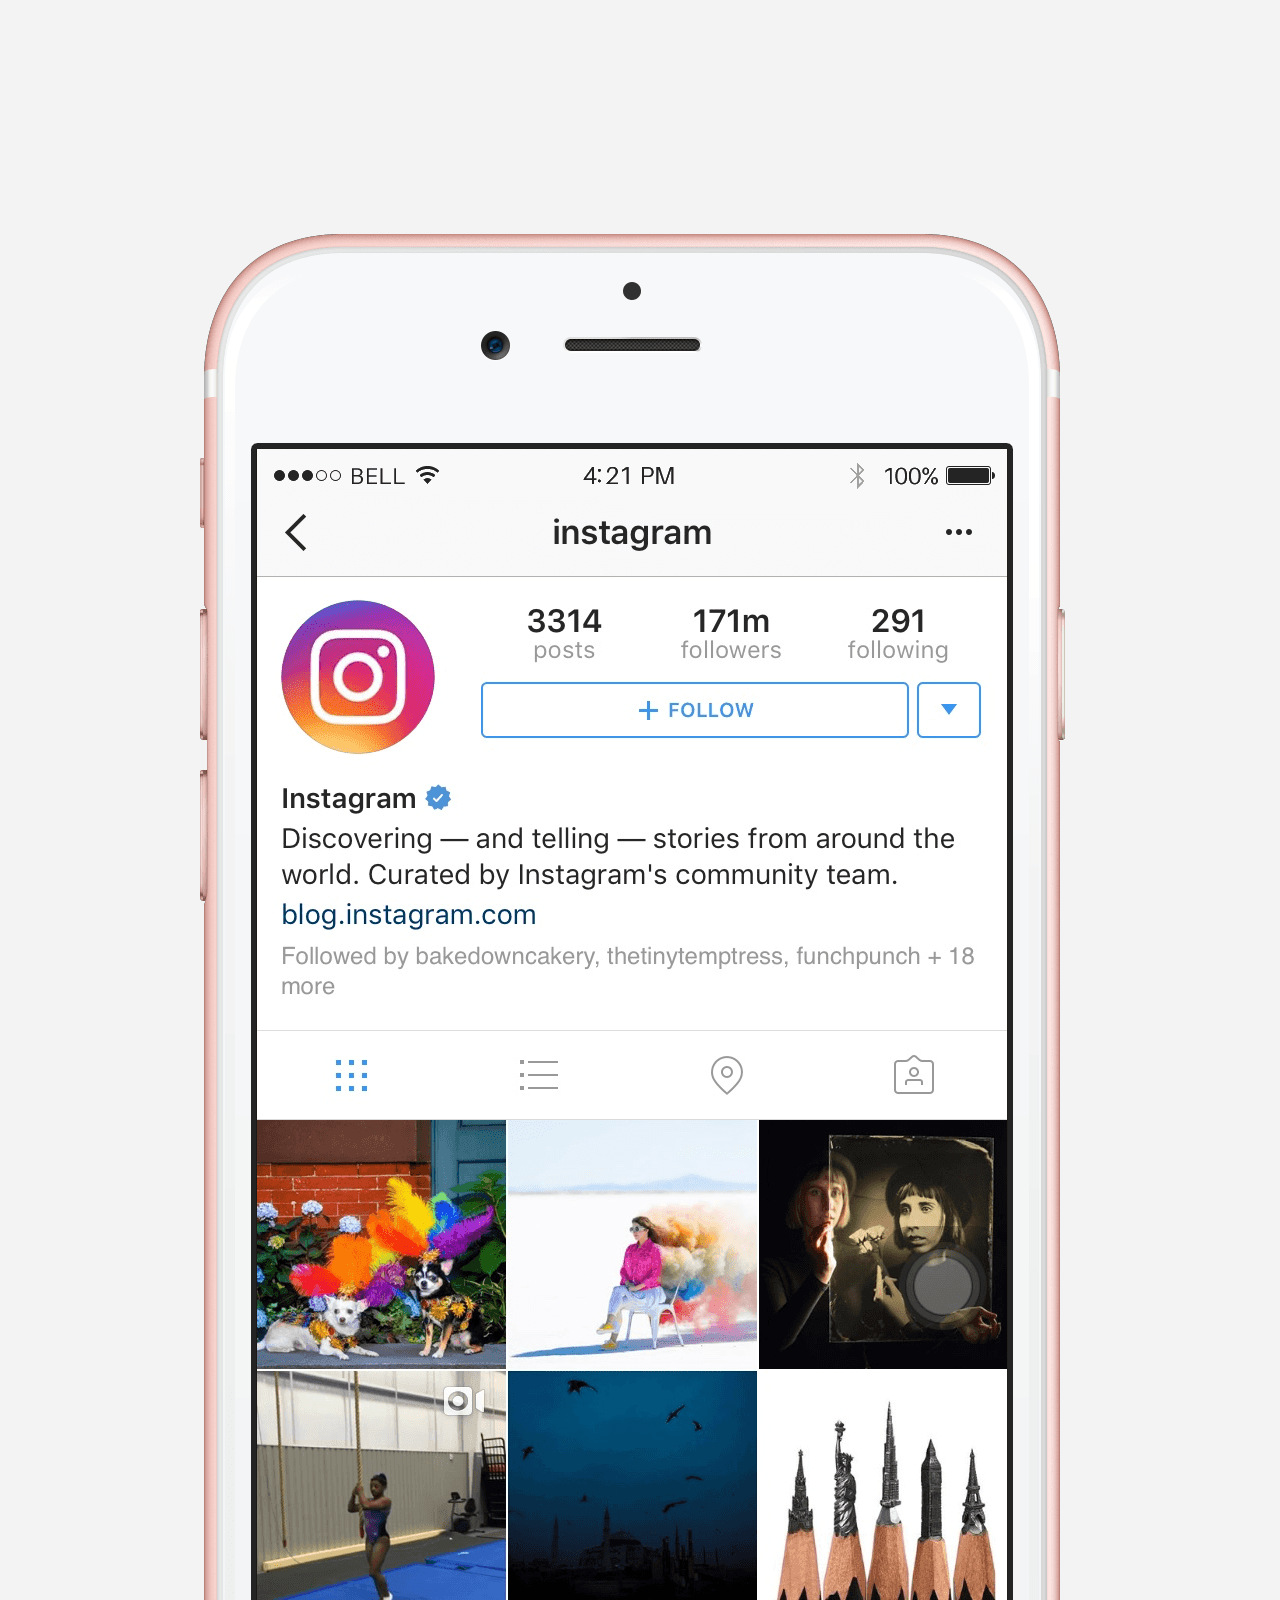
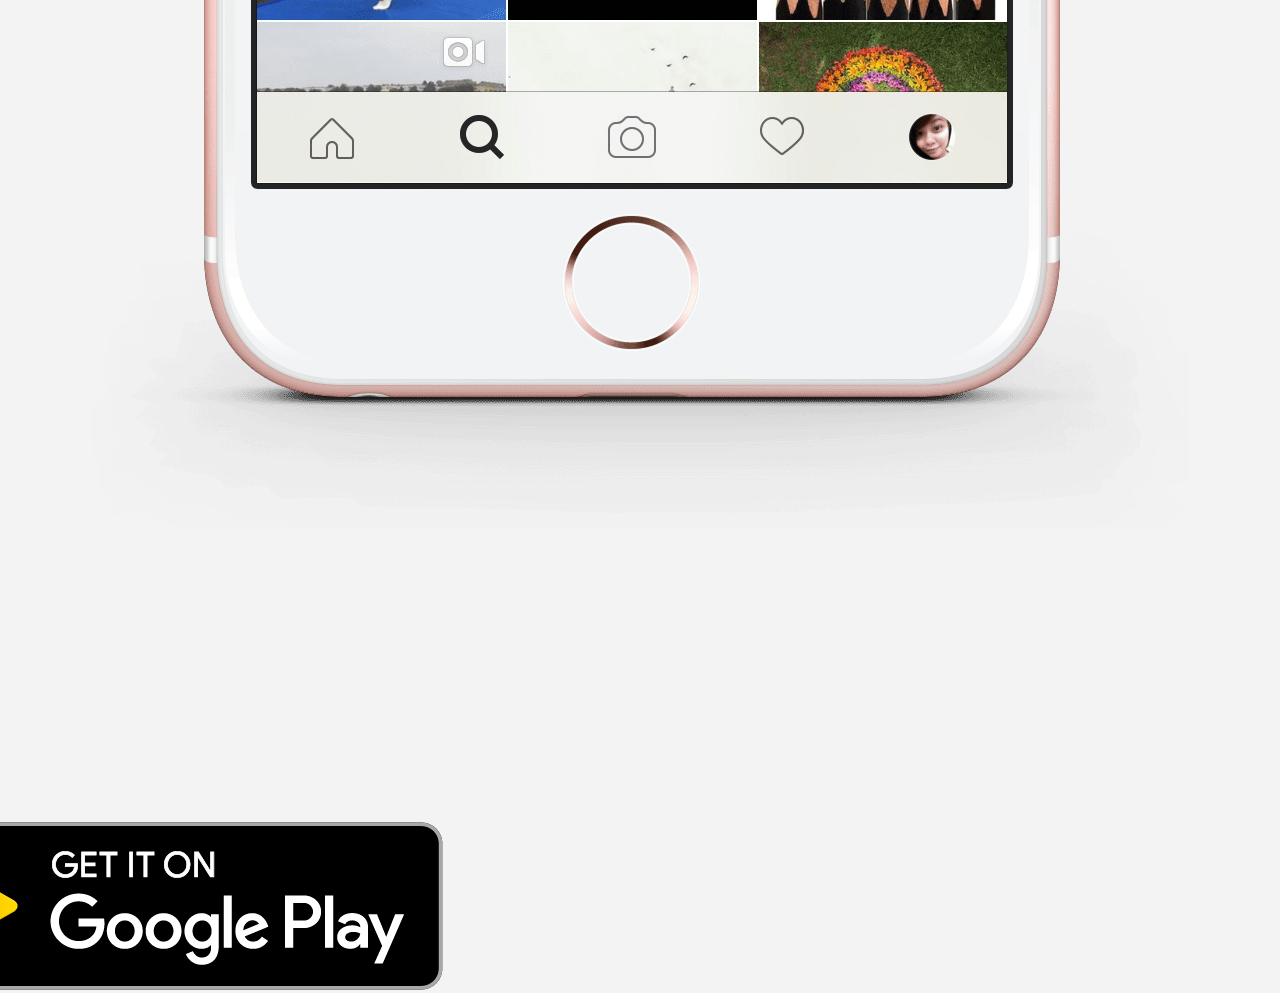
==== Instagram Project/instagram.html @ d14fdb50 "commit" ====
<!DOCTYPE html>
<html>
    <head>
        <meta charset="utf-8">
        <title>Instagram</title>
        <link rel="stylesheet" href="estilo.css">
    </head>
    <body>
        <div class="page_wrap">
            <div class="page_phoneimgside">
                <img src = "instagram-dio-master\img\instagram-celular.png" alt = "Phone picture">
            </div>
            <div class="page_loginside_group">
                <div class="instagram_logo">
                    <img src = "instagram-dio-master\img\instagram-logo.png" alt = "Instagram Logo">
                </div>
                <div class="profile_picture">
                    <img src = "instagram-dio-master\img\perfil-instagram.jpg" alt = "Profile picture">
                </div>
                <a href="#" class = "instagram login">Continuar como VINTAO</a>
                <a href="#" class = "Instagram logout">Deslogar</a>
            </div>
            <div class="page_loginside_group">
                <p class = "Not account" > Não é VINTAO? </p>
                <p class = "Switch account">
                    <span class = "link" > Alternar conta?</span> ou <span class = "link" > Deslogar</span>
                </p>
            </div>
            <div class="page_bottom_group">
                <p class = "APP" > Baixe o aplicativo</p>
                <img src = "instagram-dio-master\img\apple-button.png" alt = "Apple store">
                <img src = "instagram-dio-master\img\googleplay-button.png" alt = "Google Play">
            </div>
            </div>
        </div>
    </body>
</html>
---- Instagram Project/estilo.css ----
*{
    padding:0;
    margin:0;
    box-sizing: 0;
    text-decoration:none;
    font-family: sans-serif;
    font-size: 14px;
}

body {
    width: 100%;
    min-height: 100vh;
    background-color: rgb(243,243,243);
    margin:0;
    padding: 0;
    display: flex; /**elemento se comporta como box **/
    justify-content: center;
}
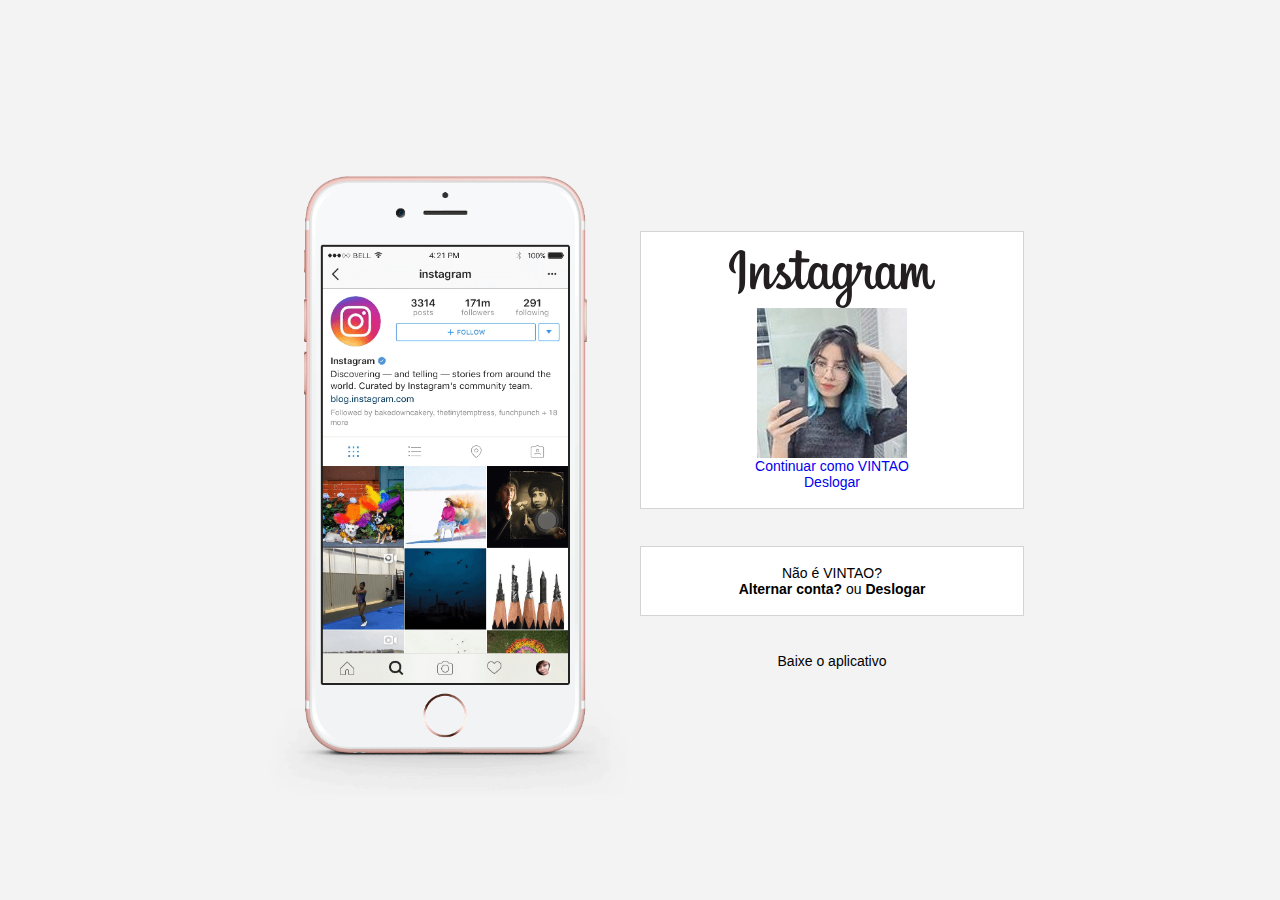
==== commit cde2834b: "almost" ====
--- a/Instagram Project/instagram.html
+++ b/Instagram Project/instagram.html
@@ -10,27 +10,24 @@
             <div class="page_phoneimgside">
                 <img src = "instagram-dio-master\img\instagram-celular.png" alt = "Phone picture">
             </div>
-            <div class="page_loginside_group">
-                <div class="instagram_logo">
-                    <img src = "instagram-dio-master\img\instagram-logo.png" alt = "Instagram Logo">
-                </div>
-                <div class="profile_picture">
-                    <img src = "instagram-dio-master\img\perfil-instagram.jpg" alt = "Profile picture">
-                </div>
-                <a href="#" class = "instagram login">Continuar como VINTAO</a>
-                <a href="#" class = "Instagram logout">Deslogar</a>
-            </div>
-            <div class="page_loginside_group">
-                <p class = "Not account" > Não é VINTAO? </p>
-                <p class = "Switch account">
-                    <span class = "link" > Alternar conta?</span> ou <span class = "link" > Deslogar</span>
-                </p>
-            </div>
-            <div class="page_bottom_group">
-                <p class = "APP" > Baixe o aplicativo</p>
-                <img src = "instagram-dio-master\img\apple-button.png" alt = "Apple store">
-                <img src = "instagram-dio-master\img\googleplay-button.png" alt = "Google Play">
-            </div>
+            <div class="page_loginside">
+                <div class="page_loginside_group">
+                    <img src = "instagram-dio-master\img\instagram-logo.png" class = "Instagram logo" alt = "Instagram Logo">
+                    <div class="profile_picture"></div>
+                        <img src = "instagram-dio-master\img\perfil-instagram.jpg" alt = "Profile picture">
+                    <a href="#" class = "instagram login">Continuar como VINTAO</a>
+                    <a href="#" class = "Instagram logout">Deslogar</a> </div>
+                <div class="page_loginside_group">
+                    <p class = "Not account" > Não é VINTAO? </p>
+                    <p class = "Switch account"> <span class = "link" > Alternar conta?</span> ou <span class = "link" > Deslogar</span> </p>
+                    </div>
+                <div class="page_bottom_group">
+                    <p class = "APP" > Baixe o aplicativo</p>
+                    <div class="download">
+                        <a href="#" class="app-download"></a>
+                        <a href="#" class="app-download"></a>
+                    </div>
+                </div> 
             </div>
         </div>
     </body>
--- a/Instagram Project/estilo.css
+++ b/Instagram Project/estilo.css
@@ -1,7 +1,7 @@
 *{
     padding:0;
     margin:0;
-    box-sizing: 0;
+    box-sizing: border-box;
     text-decoration:none;
     font-family: sans-serif;
     font-size: 14px;
@@ -13,6 +13,49 @@
     background-color: rgb(243,243,243);
     margin:0;
     padding: 0;
-    display: flex; /**elemento se comporta como box **/
+    display: flex; /**elemento se comporta como box, as coisas se alinham em linha **/
     justify-content: center;
+}
+
+.page_wrap {
+    display: flex;
+    align-items: center;
+    justify-content: start;
+    width: 60%;
+    height: 100vh;
+}
+
+.page_phoneimgside {
+    display: flex;
+    align-items: center;
+    justify-content: center;
+    width: 50%;
+}
+
+.page_phoneimgside img {
+    height: 50rem;
+}
+
+.page_loginside {
+    display: flex;
+    align-items: center; 
+    justify-content: space-around;/**vertical**/
+    flex-direction: column;
+    width: 50%;
+    min-height: 34rem;
+}
+
+.page_loginside_group {
+    display: flex;
+    justify-content: space-between;
+    align-items: center;
+    flex-direction: column;
+    background-color: white;
+    width: 100%;
+    padding: 1.3rem 0;
+    border: 1px solid lightgray;
+}
+
+.link {
+    font-weight:bold;
 }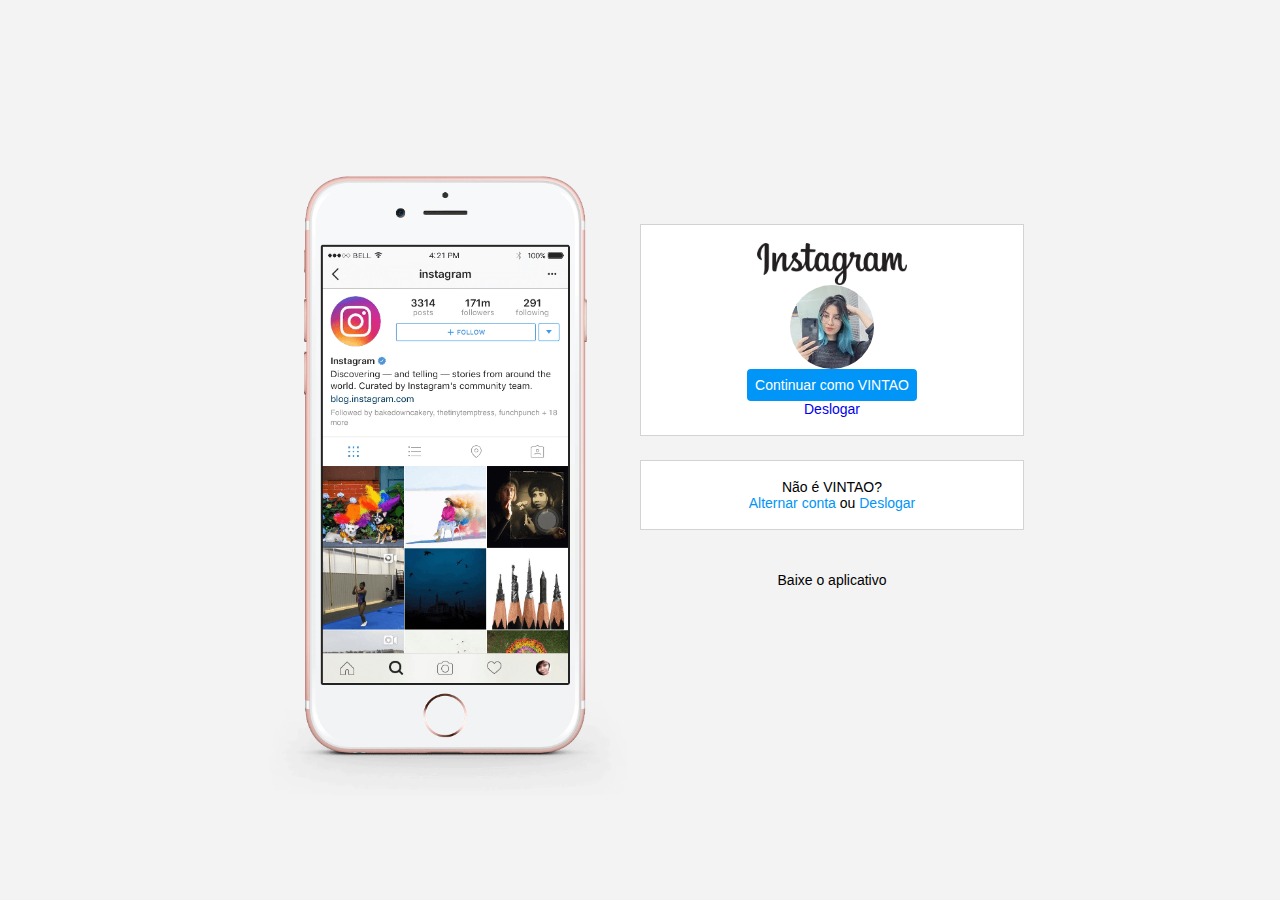
==== commit a982f138: "80%" ====
--- a/Instagram Project/instagram.html
+++ b/Instagram Project/instagram.html
@@ -12,14 +12,14 @@
             </div>
             <div class="page_loginside">
                 <div class="page_loginside_group">
-                    <img src = "instagram-dio-master\img\instagram-logo.png" class = "Instagram logo" alt = "Instagram Logo">
-                    <div class="profile_picture"></div>
-                        <img src = "instagram-dio-master\img\perfil-instagram.jpg" alt = "Profile picture">
-                    <a href="#" class = "instagram login">Continuar como VINTAO</a>
-                    <a href="#" class = "Instagram logout">Deslogar</a> </div>
+                    <img src = "instagram-dio-master\img\instagram-logo.png" class = "Instagram_logo" alt = "Instagram Logo">
+                    <div class="profile_picture">
+                        <img src = "instagram-dio-master\img\perfil-instagram.jpg" alt = "Profile picture"></div>
+                    <a href="#" class = "instagram_login">Continuar como VINTAO</a>
+                    <a href="#" class = "Instagram_logout">Deslogar</a> </div>
                 <div class="page_loginside_group">
-                    <p class = "Not account" > Não é VINTAO? </p>
-                    <p class = "Switch account"> <span class = "link" > Alternar conta?</span> ou <span class = "link" > Deslogar</span> </p>
+                    <p class = "Not_account" > Não é VINTAO? </p>
+                    <p class = "Switch_account"> <span class = "link" > Alternar conta</span> ou <span class = "link" > Deslogar</span> </p>
                     </div>
                 <div class="page_bottom_group">
                     <p class = "APP" > Baixe o aplicativo</p>
--- a/Instagram Project/estilo.css
+++ b/Instagram Project/estilo.css
@@ -56,6 +56,66 @@
     border: 1px solid lightgray;
 }
 
+.instagram_login {
+    background-color:#0095f6;
+    color: white;
+    border-radius: 4px;
+    padding: 8px;
+}
+
+.instagram_logout {
+    color: #0095f6;
+    margin-top: 1rem;
+}
+
 .link {
-    font-weight:bold;
+    color: #0095f6;
+}
+
+.profile_picture {
+    display: flex;
+    justify-content: center;
+    align-items: center;
+    border-radius: 50%;
+    overflow: hidden;
+}
+
+.profile_picture img {
+    height: 6rem;
+}
+
+
+.Instagram_logo {
+    height: 3rem;   
+}
+
+.page_bottom_group {
+    display: flex;
+    flex-direction: column;
+    align-items: center;
+    justify-content: center;
+    width: 100%;
+    padding: 1.3rem 0;
+}
+
+.download {
+    display: flex;
+    width: 100%;
+    justify-content: space-evenly;
+    align-items: center;
+    padding: 1rem;
+}
+
+.app-download {
+    height: 3rem;
+    width: 10rem;
+    background-size: cover;
+}
+
+.app-download:nth-child(1) {
+    background-image: url('instagram-dio-master\img\apple-button.png');
+}
+
+.app-download:nth-child(2) {
+    background-image: url('instagram-dio-master\img\googleplay-button.png');
 }